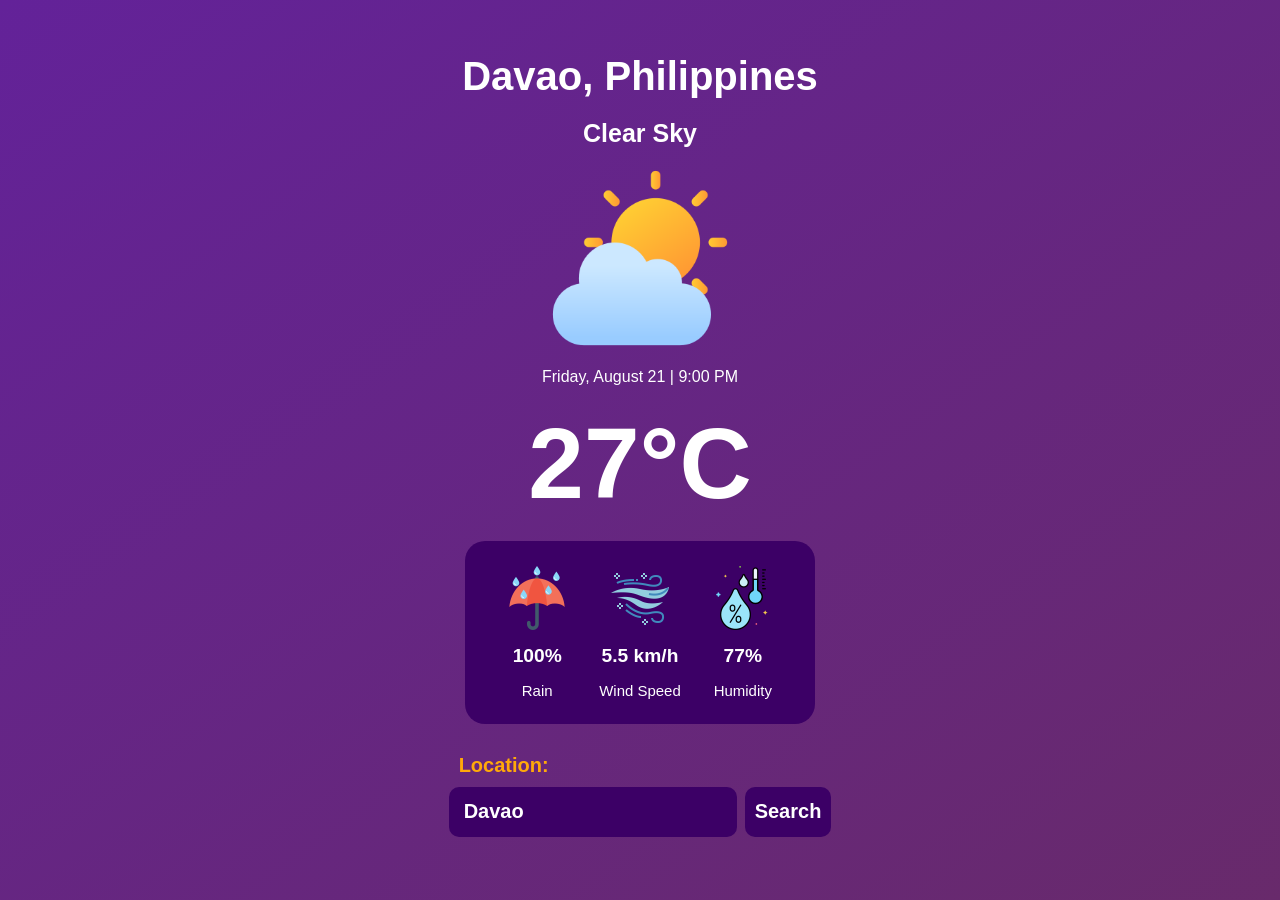
==== index.html @ a4721f47 "add image to details" ====
<!DOCTYPE html>
<html lang="en">
<head>
    <meta charset="UTF-8">
    <meta name="viewport" content="width=device-width, initial-scale=1.0">
    <link rel="stylesheet" href="./style.css">
    <title>Weather</title>
    <link rel="icon" type="image/x-icon" href="./images/favicon.ico">
</head>
<body>
    <h1 id="location">Davao, Philippines</h1>
    <h2 id="weather-status">Clear Sky</h2>
    <img src="./images/weather.png" alt="weather image" id="weather-image" width="180" height="180">
    <p id="date-time">Friday, August 21 | 9:00 PM</p>
    <h1 id="temperature">27°C</h1>

    <div id="detail-box">
        <div class="details">
            <img src="./images/chance-rain.png" alt="rain-img" width="64" height="64">
            <h2 id="chance-rain">100%</h2>
            <h3>Rain</h3>
        </div>

        <div class="details">
            <img src="./images/wind.png" alt="wind-img" width="64" height="64">
            <h2 id="wind-speed">5.5 km/h</h2>
            <h3>Wind Speed</h3>
        </div>

        <div class="details">
            <img src="./images/humidity.png" alt="humidity-img" width="64" height="64">
            <h2 id="humidity-percent">77%</h2>
            <h3>Humidity</h3>
        </div>
    </div>

    <div id="search-box">
        <h3 id="location-label">Location:</h3>
        <div>
            <input type="text" id="type-location" value="Davao">
            <button id="search-button">Search</button>
        </div>
    </div>


    <script src="./script.js"></script>
</body>
</html>
---- style.css ----
*{
    padding: 0;
    margin: 0;

    font-family: Arial, Helvetica, sans-serif;
    color: white;
}

body{
    height: 100vh;

    background-image: linear-gradient(to bottom right, #632299, #682a6b);
    
    display: flex;
    flex-direction: column;
    justify-content: center;
    align-items: center;

    gap: 20px;
}

#location{
    font-size: clamp(24px, 5vw, 40px);
    text-align: center;
}

#weather-status{
    font-size: clamp(18px, 3.5vw, 25px);
    text-align: center;
}

#temperature{
    font-size: 100px;
}



#detail-box{
    display: flex;
    flex-direction: row;
    align-items: center;
    justify-content: center;

    border-radius: 20px;
    padding: 2vw;
    padding-top: 10px;
    padding-bottom: 10px;

    background-color: #3c0066;

    text-align: center;
}

.details{
    display: flex;
    flex-direction: column;
    justify-content: center;
    align-items: center;

    padding: 15px;

    font-size: clamp(0.8rem, 1vw, 2rem);
    gap: 15px;
}
.details h3{
    font-weight: 300;
    text-align: center;
}




#search-box{
    display: flex;
    flex-direction: column;
    gap: 10px;
    padding: 10px;

}

#location-label{
    color: #ffa909;
    padding-left: 10px;
    font-size: 20px;
    font-weight: 600;
}

#search-box div{
    display: flex;
    justify-content: center;
    align-items: center;
    gap: 8px;
}

#type-location{
    height: 50px;
    width: 100%;
    border-radius: 10px;
    padding: 0px 15px 0px 15px;

    background-color: #3c0066;
    border: none;

    font-size: 20px;
    font-weight: 600;
    overflow: hidden;
}

#search-button{
    background-color: #3c0066;
    border: none;

    border-radius: 10px;
    height: 50px;
    font-size: 20px;
    font-weight: 600;
    padding: 10px;
}
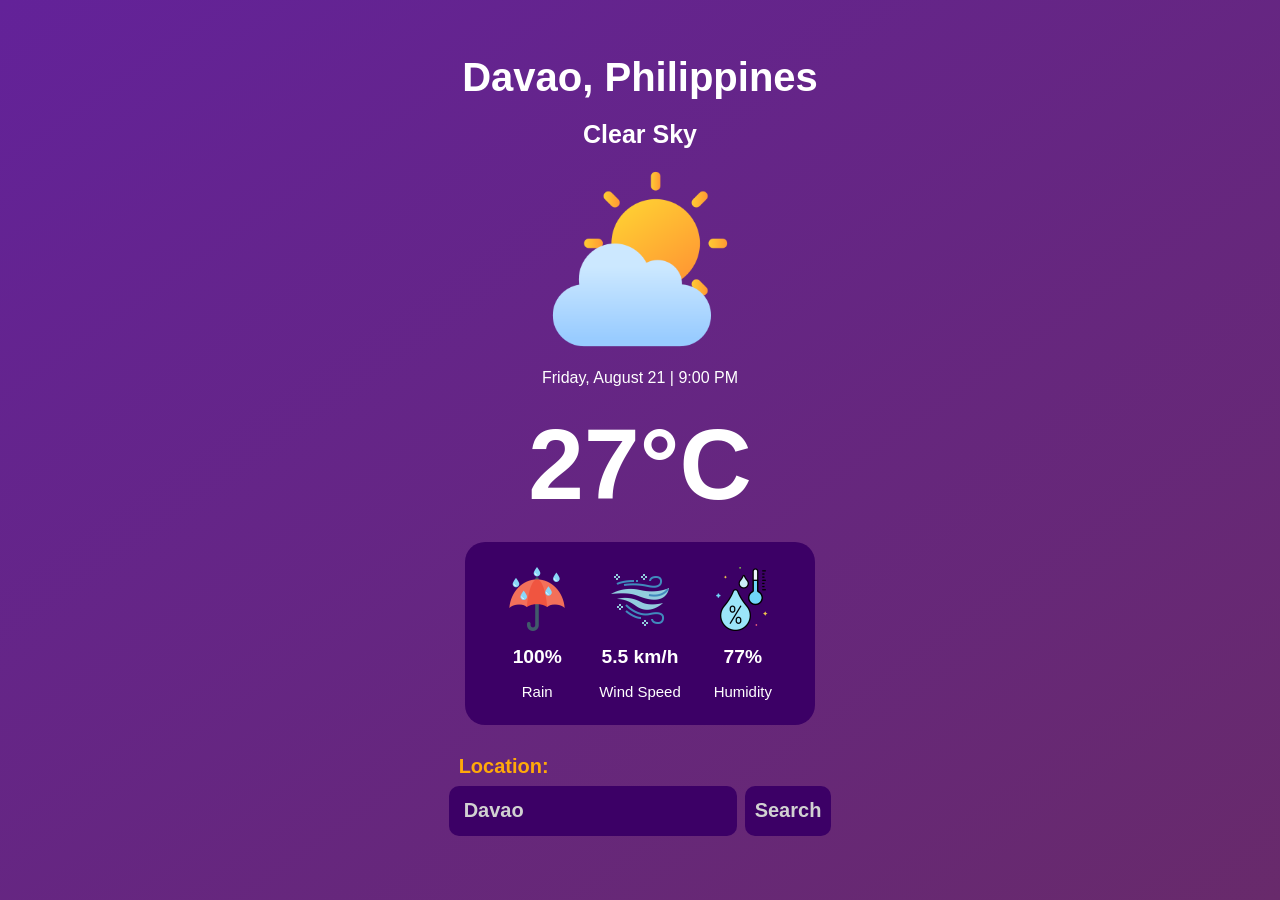
==== commit c2897327: "complete weather images" ====
--- a/index.html
+++ b/index.html
@@ -10,7 +10,7 @@
 <body>
     <h1 id="location">Davao, Philippines</h1>
     <h2 id="weather-status">Clear Sky</h2>
-    <img src="./images/weather.png" alt="weather image" id="weather-image" width="180" height="180">
+    <img src="./images/cloudy.png" alt="weather image" id="weather-image" width="180" height="180">
     <p id="date-time">Friday, August 21 | 9:00 PM</p>
     <h1 id="temperature">27°C</h1>
 
@@ -43,6 +43,6 @@
     </div>
 
 
-    <script src="./script.js"></script>
+    <script src="./script.js"></script> 
 </body>
 </html>
--- a/style.css
+++ b/style.css
@@ -73,7 +73,7 @@
 #search-box{
     display: flex;
     flex-direction: column;
-    gap: 10px;
+    gap: 8px;
     padding: 10px;
 
 }
@@ -104,9 +104,12 @@
     font-size: 20px;
     font-weight: 600;
     overflow: hidden;
+
+    color: #d1d1d1;
 }
 
 #search-button{
+    color: #d1d1d1;
     background-color: #3c0066;
     border: none;
 
@@ -115,4 +118,7 @@
     font-size: 20px;
     font-weight: 600;
     padding: 10px;
+}
+#search-button:hover{
+    color: white;
 }
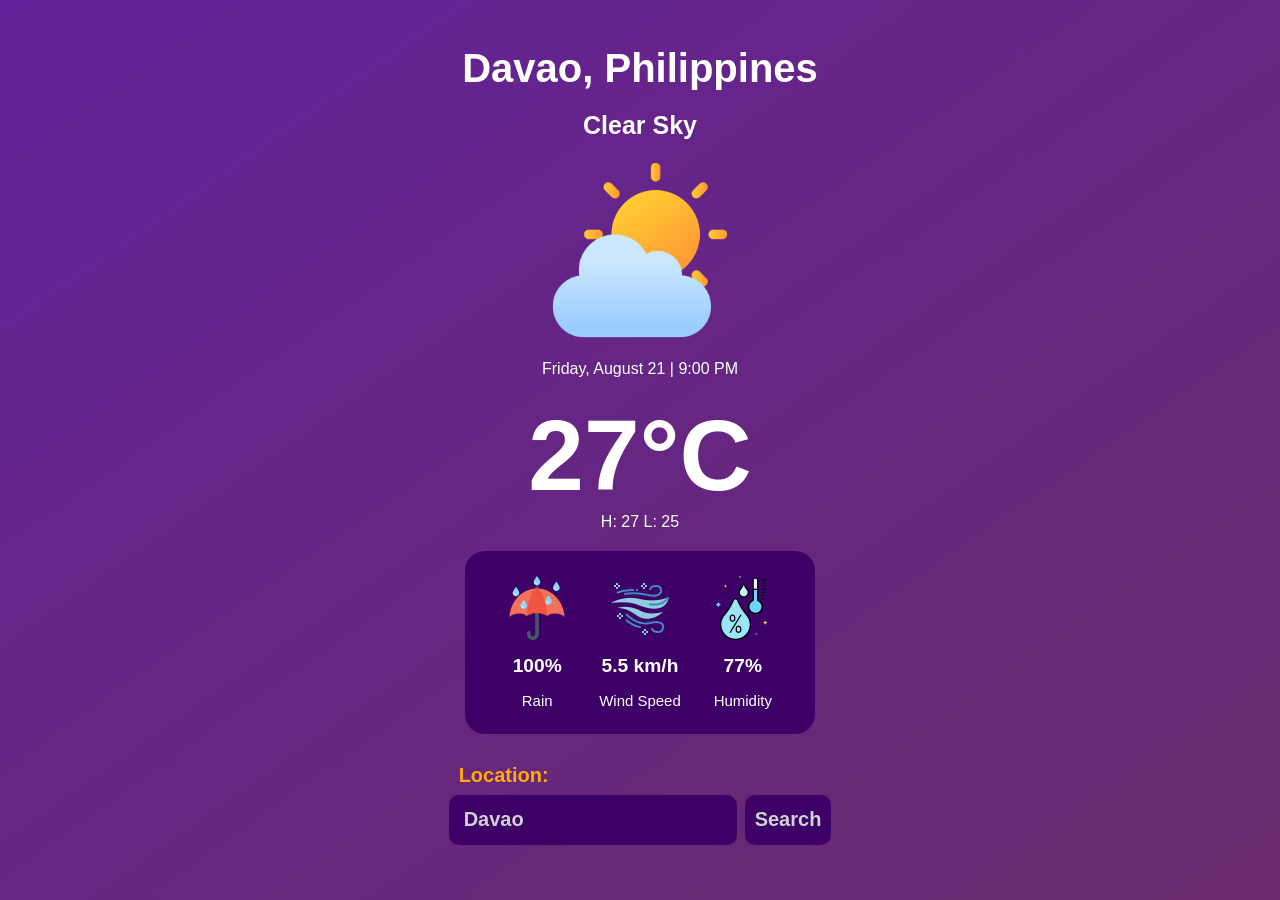
==== commit 2f686758: "add geoLocation data in js" ====
--- a/index.html
+++ b/index.html
@@ -12,7 +12,11 @@
     <h2 id="weather-status">Clear Sky</h2>
     <img src="./images/cloudy.png" alt="weather image" id="weather-image" width="180" height="180">
     <p id="date-time">Friday, August 21 | 9:00 PM</p>
-    <h1 id="temperature">27°C</h1>
+    <div id="temperature-box">
+        <h1 id="temperature">27°C</h1>
+        <p><span id="high-temp">H: 27</span id="low-temp"> L: 25</p>
+    </div>
+    
 
     <div id="detail-box">
         <div class="details">
--- a/style.css
+++ b/style.css
@@ -29,6 +29,12 @@
     text-align: center;
 }
 
+#temperature-box{
+    display: flex;
+    flex-direction: column;
+    justify-content: center;
+    align-items: center;
+}
 #temperature{
     font-size: 100px;
 }
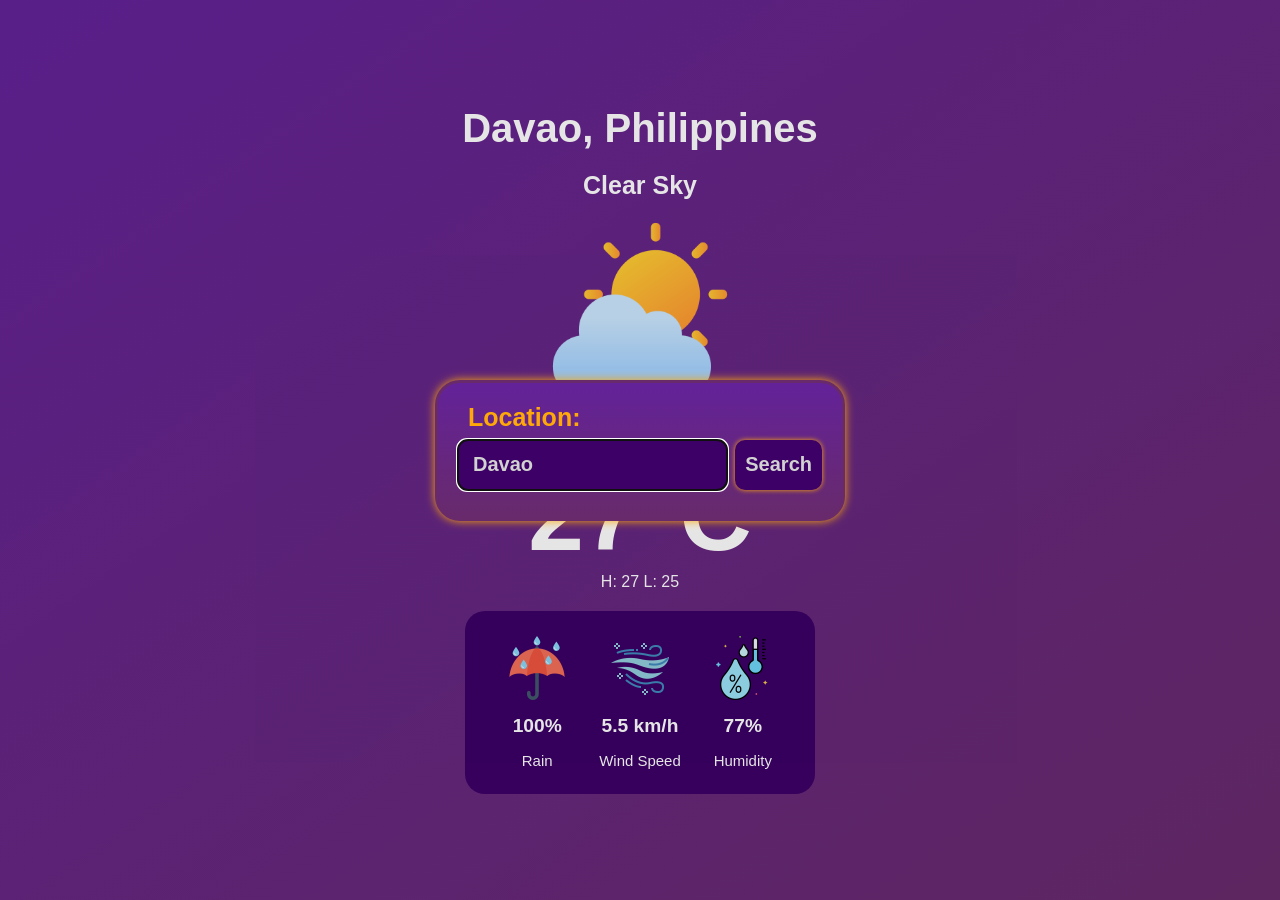
==== commit b6e1ca5a: "change variable structure to change scope" ====
--- a/index.html
+++ b/index.html
@@ -14,7 +14,7 @@
     <p id="date-time">Friday, August 21 | 9:00 PM</p>
     <div id="temperature-box">
         <h1 id="temperature">27°C</h1>
-        <p><span id="high-temp">H: 27</span id="low-temp"> L: 25</p>
+        <p><span id="high-temp">H: 27</span> <span id="low-temp">L: 25</span></p>
     </div>
     
 
@@ -38,13 +38,21 @@
         </div>
     </div>
 
-    <div id="search-box">
+    
+    <!-- Locations Pop-up -->
+    <dialog id="location-popup">
+        <div id="search-box">
         <h3 id="location-label">Location:</h3>
         <div>
             <input type="text" id="type-location" value="Davao">
             <button id="search-button">Search</button>
         </div>
+
+        <ul id="list-container">
+
+        </ul>
     </div>
+    </dialog>
 
 
     <script src="./script.js"></script> 
--- a/style.css
+++ b/style.css
@@ -87,8 +87,8 @@
 #location-label{
     color: #ffa909;
     padding-left: 10px;
-    font-size: 20px;
-    font-weight: 600;
+    font-size: 25px;
+    font-weight: 800;
 }
 
 #search-box div{
@@ -124,7 +124,51 @@
     font-size: 20px;
     font-weight: 600;
     padding: 10px;
+    box-shadow: 0 0 5px #ffa909;
 }
 #search-button:hover{
     color: white;
+}
+
+
+/* Pop up location picker */
+#location-popup[open]{
+    margin: auto;
+    padding: 10px;
+
+    width: 30vw;
+    /*  height: 60vh; */
+
+    background-image: linear-gradient(to bottom, #632299, #682a6b);
+    border-radius: 25px;
+    border-color: #682a6b;
+    box-shadow: 0 0 10px #ffa909;
+
+}
+
+.placeList{
+    height: 50px;
+
+    list-style: none;
+
+    margin: 10px;
+}
+
+.placeBtn{
+    width: 100%;
+    height: 100%;
+    text-align: left;
+    overflow: hidden;
+    padding: 10px;
+
+    border-radius: 10px;
+    border-style: none;
+
+    font-size: larger;
+    font-weight: 800;
+    text-wrap: nowrap;
+
+    background-color: #3c0066;
+
+    box-shadow: 0 0 5px #ffa909;
 }
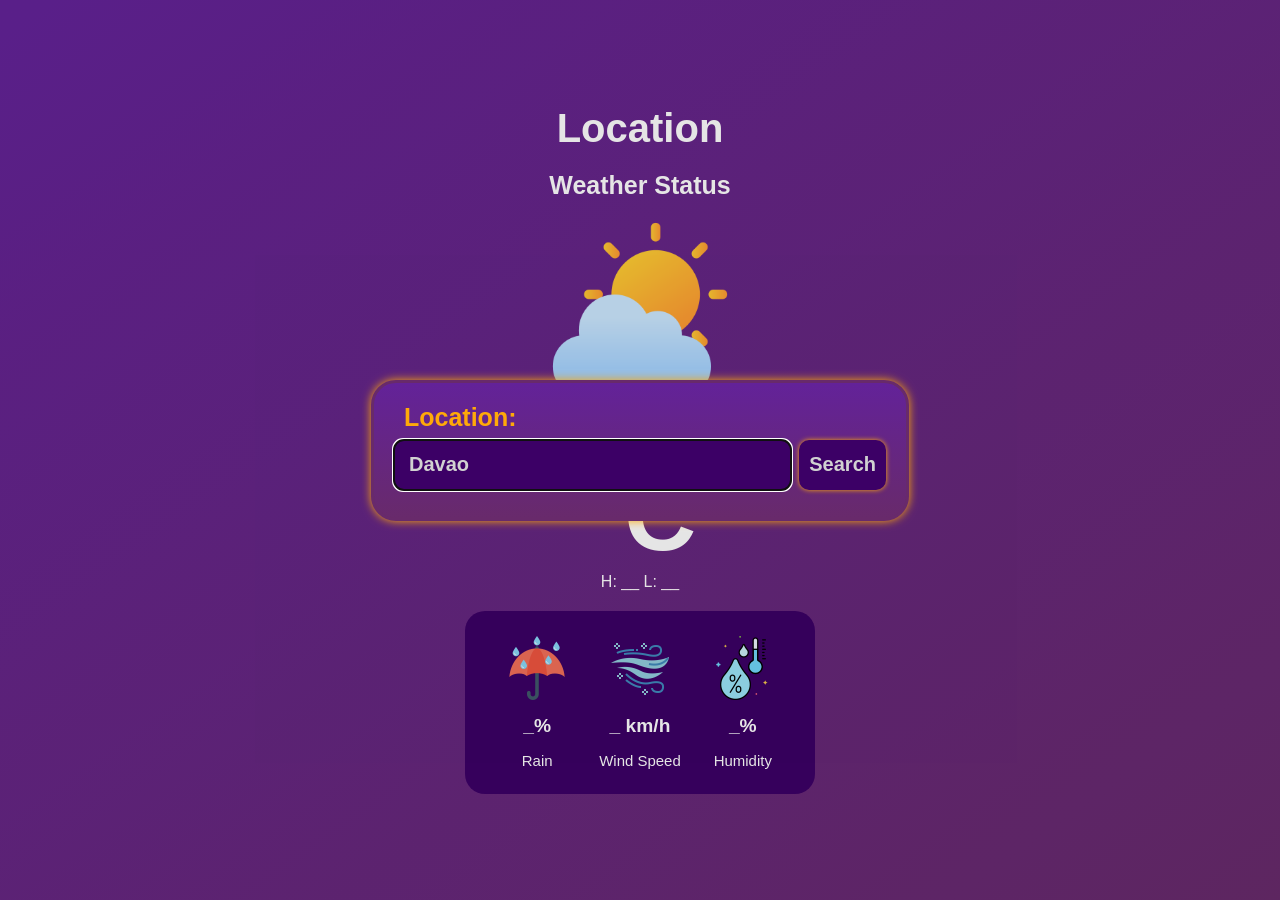
==== commit 7a8047cd: "add working location picker" ====
--- a/index.html
+++ b/index.html
@@ -8,32 +8,32 @@
     <link rel="icon" type="image/x-icon" href="./images/favicon.ico">
 </head>
 <body>
-    <h1 id="location">Davao, Philippines</h1>
-    <h2 id="weather-status">Clear Sky</h2>
+    <h1 id="location">Location</h1>
+    <h2 id="weather-status">Weather Status</h2>
     <img src="./images/cloudy.png" alt="weather image" id="weather-image" width="180" height="180">
-    <p id="date-time">Friday, August 21 | 9:00 PM</p>
+    <p id="date-time">Date, Time</p>
     <div id="temperature-box">
-        <h1 id="temperature">27°C</h1>
-        <p><span id="high-temp">H: 27</span> <span id="low-temp">L: 25</span></p>
+        <h1 id="temperature">°C</h1>
+        <p><span id="high-temp">H: __</span> <span id="low-temp">L: __</span></p>
     </div>
     
 
     <div id="detail-box">
         <div class="details">
             <img src="./images/chance-rain.png" alt="rain-img" width="64" height="64">
-            <h2 id="chance-rain">100%</h2>
+            <h2 id="chance-rain">_%</h2>
             <h3>Rain</h3>
         </div>
 
         <div class="details">
             <img src="./images/wind.png" alt="wind-img" width="64" height="64">
-            <h2 id="wind-speed">5.5 km/h</h2>
+            <h2 id="wind-speed">_ km/h</h2>
             <h3>Wind Speed</h3>
         </div>
 
         <div class="details">
             <img src="./images/humidity.png" alt="humidity-img" width="64" height="64">
-            <h2 id="humidity-percent">77%</h2>
+            <h2 id="humidity-percent">_%</h2>
             <h3>Humidity</h3>
         </div>
     </div>
--- a/style.css
+++ b/style.css
@@ -136,7 +136,7 @@
     margin: auto;
     padding: 10px;
 
-    width: 30vw;
+    width: clamp(280px, 40vw, 600px);
     /*  height: 60vh; */
 
     background-image: linear-gradient(to bottom, #632299, #682a6b);
@@ -164,9 +164,12 @@
     border-radius: 10px;
     border-style: none;
 
-    font-size: larger;
+    font-size: clamp(1rem, 12.5% + 0.5rem, 1.5rem);
     font-weight: 800;
-    text-wrap: nowrap;
+    display: flex;
+    justify-content: left;
+    align-items: center;
+    overflow: ellipsis;
 
     background-color: #3c0066;
 
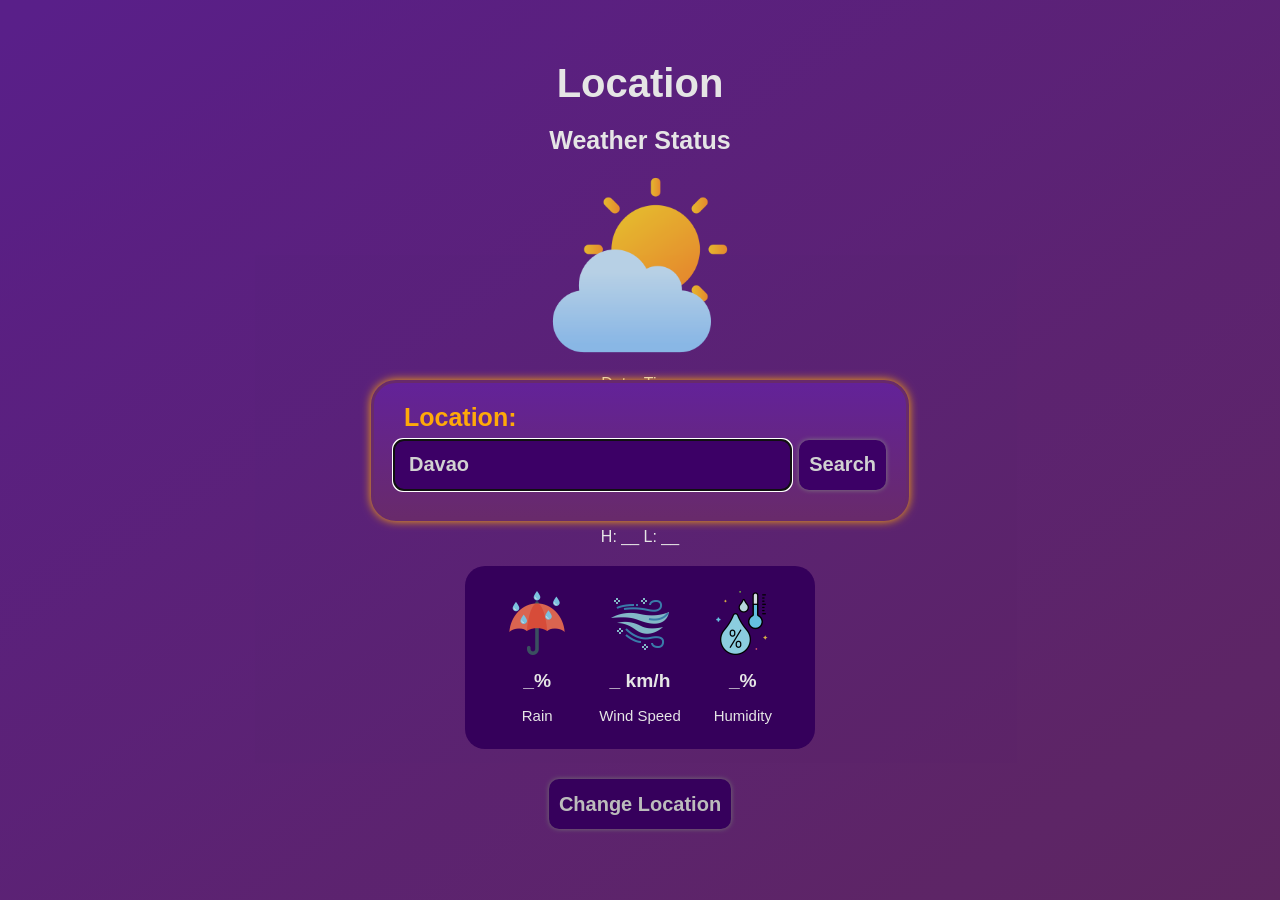
==== commit 9501aa70: "add change location button" ====
--- a/index.html
+++ b/index.html
@@ -38,6 +38,7 @@
         </div>
     </div>
 
+    <button id="change-location">Change Location</button>
     
     <!-- Locations Pop-up -->
     <dialog id="location-popup">
--- a/style.css
+++ b/style.css
@@ -114,7 +114,7 @@
     color: #d1d1d1;
 }
 
-#search-button{
+#search-button, #change-location{
     color: #d1d1d1;
     background-color: #3c0066;
     border: none;
@@ -124,11 +124,18 @@
     font-size: 20px;
     font-weight: 600;
     padding: 10px;
+    box-shadow: 0 0 5px gray;
+    transition: 0.2s;
+}
+#search-button:hover, #change-location:hover{
     box-shadow: 0 0 5px #ffa909;
 }
-#search-button:hover{
-    color: white;
+
+
+#change-location{
+    margin: 10px;
 }
+
 
 
 /* Pop up location picker */
@@ -173,5 +180,10 @@
 
     background-color: #3c0066;
 
+    box-shadow: 0 0 5px gray;
+    transition: 0.2s;
+}
+
+.placeBtn:hover{
     box-shadow: 0 0 5px #ffa909;
 }
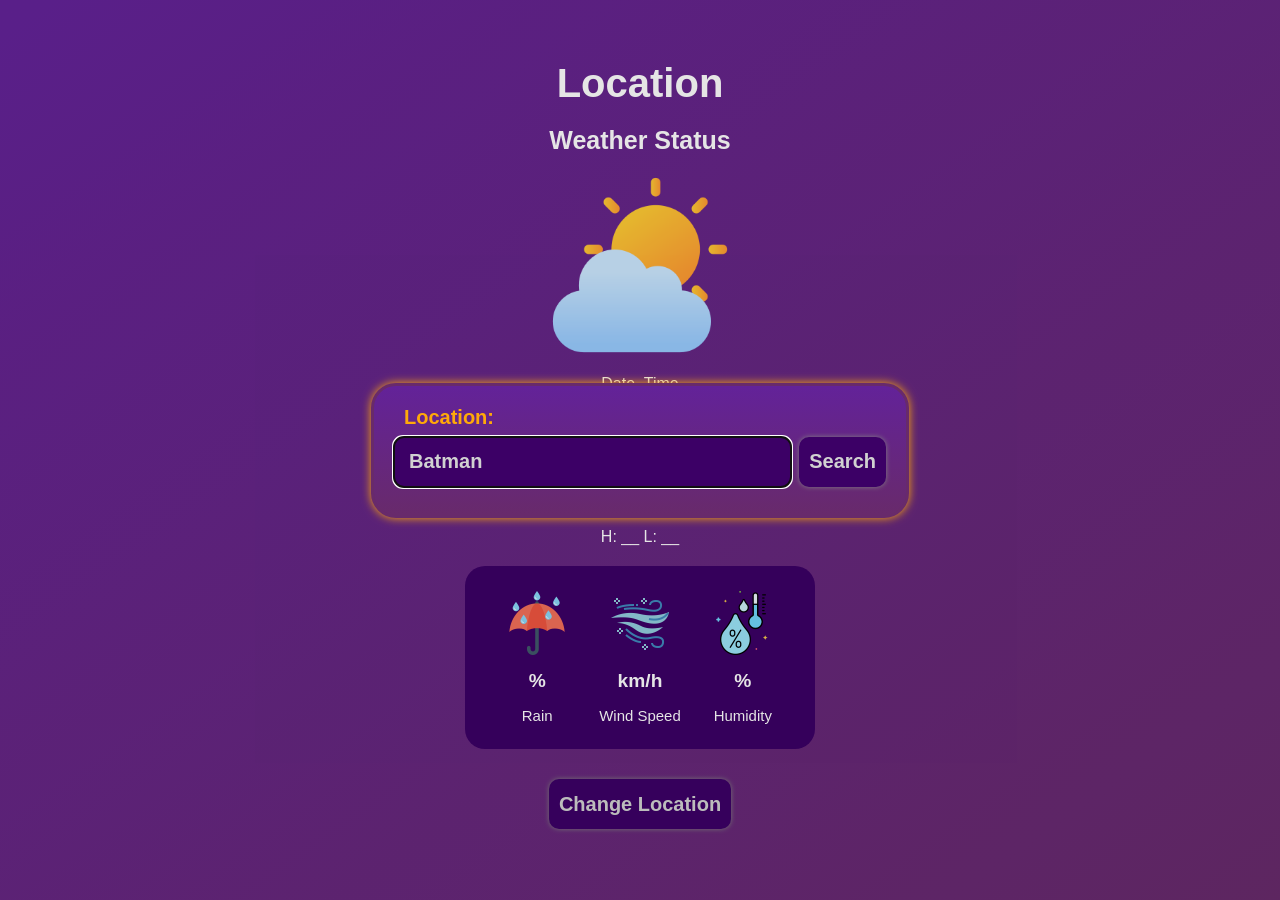
==== commit 44d64130: "adjust HTML and CSS" ====
--- a/index.html
+++ b/index.html
@@ -21,19 +21,19 @@
     <div id="detail-box">
         <div class="details">
             <img src="./images/chance-rain.png" alt="rain-img" width="64" height="64">
-            <h2 id="chance-rain">_%</h2>
+            <h2 id="chance-rain">%</h2>
             <h3>Rain</h3>
         </div>
 
         <div class="details">
             <img src="./images/wind.png" alt="wind-img" width="64" height="64">
-            <h2 id="wind-speed">_ km/h</h2>
+            <h2 id="wind-speed">km/h</h2>
             <h3>Wind Speed</h3>
         </div>
 
         <div class="details">
             <img src="./images/humidity.png" alt="humidity-img" width="64" height="64">
-            <h2 id="humidity-percent">_%</h2>
+            <h2 id="humidity-percent">%</h2>
             <h3>Humidity</h3>
         </div>
     </div>
@@ -45,7 +45,7 @@
         <div id="search-box">
         <h3 id="location-label">Location:</h3>
         <div>
-            <input type="text" id="type-location" value="Davao">
+            <input type="text" id="type-location" value="Batman">
             <button id="search-button">Search</button>
         </div>
 
--- a/style.css
+++ b/style.css
@@ -87,8 +87,8 @@
 #location-label{
     color: #ffa909;
     padding-left: 10px;
-    font-size: 25px;
-    font-weight: 800;
+    font-size: 20px;
+    font-weight: 900;
 }
 
 #search-box div{
